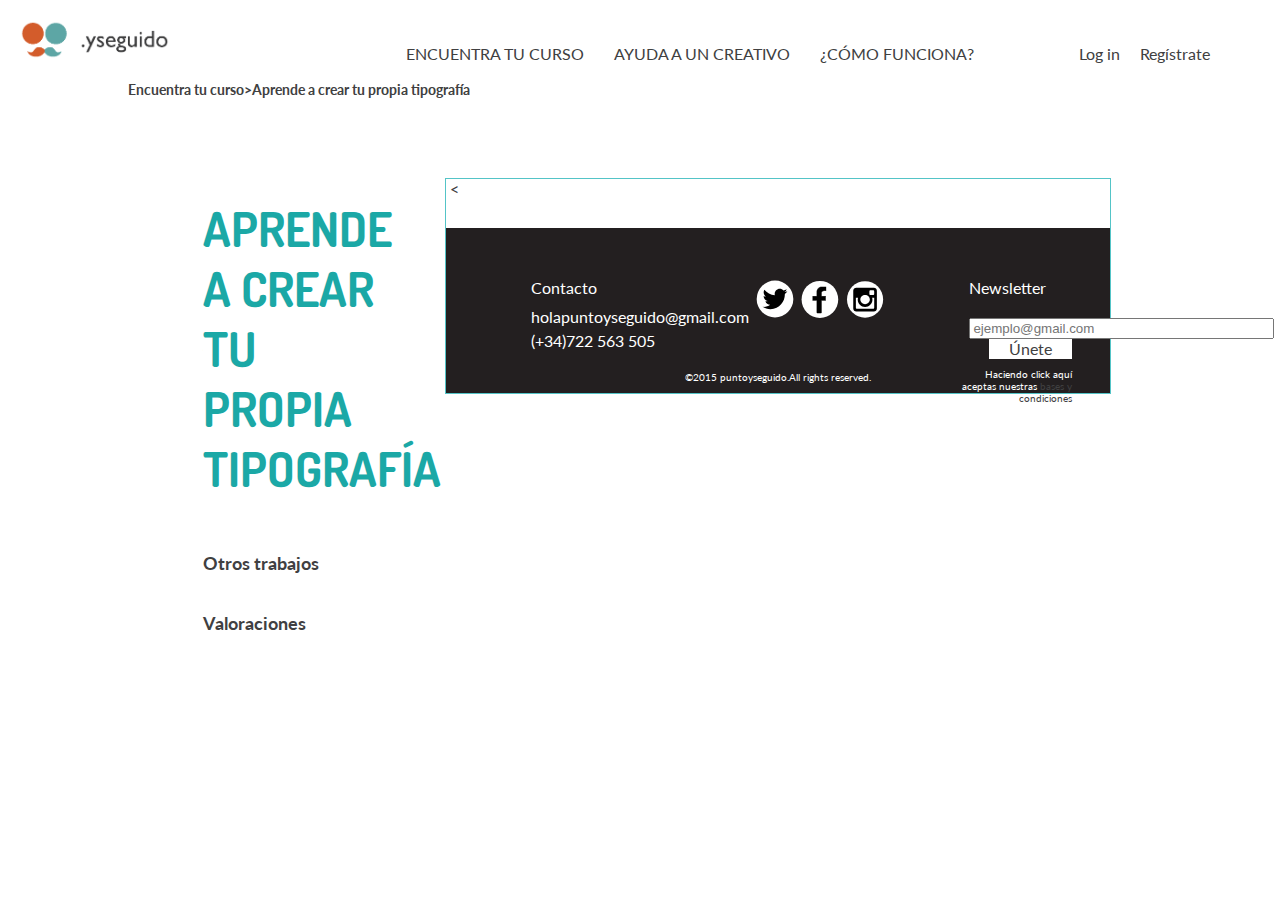
==== anuncioampliado.html @ 3de9c2bf "html puntoyseguido" ====
<!DOCTYPE html>
<html>
<head>
    <meta charset="UTF-8">
    <title>Anuncios de los Profesores</title>
     <link rel="stylesheet" href="css/styles.css">
    <link href='http://fonts.googleapis.com/css?family=Lato:100,300,400,700,900' rel='stylesheet' type='text/css'>
    <link href='http://fonts.googleapis.com/css?family=Dosis:200,300,400,500,600,700,800' rel='stylesheet' type='text/css'>
</head>

<body>
<header>
    <div class="contenedorheader">
        <div id="imglogo">
            <a href="index.html"><img class="logo" src="imagenes/logoytexto.png" alt="Logo"></a>
         </div>
    <div id="menu">
        <div class="menuizquierda">
            <ul>
                <li class="textomenu"><a href="anunciosprofes.html">ENCUENTRA TU CURSO</a></li>
                <li class="textomenu"><a href="anuncios.html">AYUDA A UN CREATIVO</a></li>
                <li class="textomenu"><a href="funciona.html">¿CÓMO FUNCIONA?</a></li>
            </ul>
        </div>
        <div class="menuderecha">
            <ul>
                <li class="login"><a href="#login">Log in</a></li>
                <li class="login"><a href="#registro">Regístrate</a></li>
            </ul>
        </div>
    </div>
    </div>
</header>
    <div id="container">
                <h6>Encuentra tu curso>Aprende a crear tu propia tipografía</h6>
            <div class="cuadradoampliado">
                <div class="parteizquierda">
                    <div class="titulocurso">
                    <h1>Aprende a crear tu propia tipografía</h1>
                     <p></p>
                    </div>
                    <img src="">
                    <div class="trabajos">
                        <img class="iconoval" src="">
                        <h5>Otros trabajos</h5>
                        <div class="contenidotrabajos">
                        <img class="imgtrabajos" src="">
                        </div>
                    </div>
                    <div class="valoraciones">
                        <img class="iconoval" src="">
                        <h5>Valoraciones</h5>
                        <div class="contenidoval">
                            <div class="fotoval">
                            <img src="">
                            </div>
                            <div class="textoval">
                            <p></p>
                            </div>
                            <div class="fotoval">
                            <img src="">
                            </div>
                            <div class="textoval">
                            <p></p>
                            </div>
                        </div>
                    </div>
                </div>
                <div class="partederecha">
                    <div class="topperfil">
                    <div class="fotoval">
                        <img src="">
                    <



                </div>
            </div>
   <article class="article3">
        <div class="pie">
        <section class="miniboxpie"><span>Contacto</span>
            <p class="textoarticle3">holapuntoyseguido@gmail.com</p>
            <p class="textoarticle3">(+34)722 563 505</p>
        </section>
        <section class="miniboxpie">
            <div id="iconos">
            <div class="twitter"><a target="blank" href="https://twitter.com/puntoyseguidoo"><img class="iconopie" src="imagenes/twitter.svg" alt="twitter"></a></div>
            <div class="facebook"><a target="blank" href="https://www.facebook.com/puntoyseguidoo"><img class="iconopie" src="imagenes/facebook.svg" alt="facebook"></a></div>
             <div class="instagram"><a target="blank" href="https://www.instagram.com/puntoyseguidoo"><img class="iconopie" src="imagenes/instagram.svg" alt="instagram"></a></div>
            </div>
        </section>
        <section class="miniboxpie"><span>Newsletter</span>
            <div class="newsletter cf">
            <div class="caja">
                <input type="text" size="35" maxlength="70" placeholder="ejemplo@gmail.com" name="ejemplo"></div>
            <div class="botonunete"><a href="graciasnews.html">Únete</a>
             <p class="derechos">Haciendo click aquí aceptas nuestras <a href="normasnews.html" target="_blank">bases y condiciones</a></p>
             </div>
            </div>
        </section>
    </div>
        <footer>
        <p class="textopie">©2015 puntoyseguido.All rights reserved.</p>
    </footer>

    </article>


</body>
</html>
---- css/styles.css ----
/*----------
GENERAL
----------*/
*,
*:before,
*:after {
  -moz-box-sizing: border-box;
  -webkit-box-sizing: border-box;
  box-sizing: border-box;
}


.cf:before,
.cf:after {
    content: " ";
    display: table;
}

.cf:after {
    clear: both;
}
body {
	 margin: 0;
	 font-family: 'Lato', sans-serif;
	 font-style: normal;
	 font-weight: 400;
	 color: #404041;
}


#container{
    max-width: 1024px;
    margin:0 auto;
    clear: both;
}


h1 {
	 font-size: 48px;
	 font-family: "Dosis";
	 margin: 0px 0px 10px 0px;
	 text-transform: uppercase;
    color:#1BA8A6;
}

h2 {
	font-size: 48px;
    margin: 0px;
    font-weight: 400;

	}

h2.formulario{
    text-align: center;
}

h3 {
	 font-size: 36px;
	 font-family: "Dosis";
	 font-weight: 400;
	 font-style: normal;
}
.quieres{

    color:white;
}

h4 {
	 font-size: 24px;
    margin: 0px;
}

h4.tituloconsejos{

    text-align: center;
}

h5 {
	 font-size: 18px;
	 font-weight: bolder;
     margin: 0px;

}

h6 {
	 font-size: 14px;
     margin: 0px;
}

h6.modificar{
    margin: 10px 10px 10px 0px;
}

h6.modificar a{
    color: #f15c22;
    text-decoration: none;
    text-align: left;
    
}

h6.tamanomaximo {
    font-weight: 200;
    text-align: left;
    margin: 10px 10px 10px 0px;

}
.terminos{

    font-size: 12px;
    
}
.terminos a{

    color:#f15c22;
}

.light {
	font-weight: lighter;
	color:#00A6A5;
   
    margin: 0;
}
.textpopup{

    display: inline-block;
    font-size: 12px;
    text-decoration: underline;
}

p {

	font-size: 16px;
	text-align: left;
	color:#808284;
}
p.categoriasmenu {
    float: left;
    padding-right: 10px;
    line-height: 30px;
    margin: 0px;

}
.categoriasmenu:hover{

    color:#f15c22;
}
.categoriasmenu-2{

    float: none;
    margin: 0px;
   
}
.centrado{

    text-align: center;
}
.infopersona{

    line-height: 0.5;
}
.infoutil{

  

}

.tags {
	font-size: 14px;
	font-weight: lighter;
	font-style: italic;
}


button {
	
	font-size: 18px;
	font-weight: bolder;
    border: none;
    margin: 0 auto;
    width: 240px;
    height: 70px;
    text-align: center;
    padding-top: 10px;
    padding-bottom: 10px;
    border-radius: 8px;
}
button:hover{

    background-color:#404041;
}

button a{
    color:white;
}

button a.ayuda{
    color:#f15c22;
}
p.ayudame{

	font-weight: 400;
    display: inline-block;
    margin-top: 5px;
    width: 30%;

}
p.ayudame a{
        color: white;
    

}
p.textopie{
    text-align: center;
    padding:10px;
    color:white;
    font-size: 10px;
    margin: 0px;
}
p.derechos{
    font-size: 10px;
    clear: both;
    color:white;
    text-align: right;
    width: 110px;
    float: right;
}

p.textoarticle3{
    color:white;
    padding: 0px;
    line-height: 0.5;

}

a{
    text-decoration: none;
}

/*----------
header
---------*/

header{
	padding-top: 10px;
	padding-bottom: 40px;
	padding-right: 60px;
	padding-left: 20px;
}
.contenedorheader{


}
.logo{
    width: 150px;
    float:left;
    padding-top: 10px;
}

#menu{
	text-align: center;
	line-height: 5px;
	float: right;
	padding: 0px;
    width: 72%;
    margin: 0 auto;
}

#menu ul li{
	font-size: 16px;
	list-style: none;
	float: left;
	padding-top: 25px;
	padding-bottom: 25px;
}

.menuizquierda {
	width: 650px;
    float: left;
   
}

.menuderecha {
    float: right;
    margin: 0 auto;
}

li.textomenu a{
    color: #404041;
    width: 260px;
    text-align: center;
    padding-left: 10px;
    padding-right: 20px;
    padding-top: 30px;
    padding-bottom: 30px;
  
}
li.textomenu a:hover{
    color:#f15c22;
}

li.login a{
    color: #404041;
    width: 70px;
    text-align: center;
    padding-left: 10px;
    padding-right: 10px;
    padding-top: 30px;
    padding-bottom: 30px;
}


li.publicaranuncios {
    background-color: white;
    border: 3px solid #f15c22;
    width: 180px;
    color:#f15c22;
    text-align: center;
    padding-left: 0px;
    padding-right: 0px;
    padding-top: 10px;
    padding-bottom: 10px;
    margin-left: 7px;
    border-radius: 8px;
}
li.publicaranuncios:hover{
    background-color: #404041;
}

/*---------
popup login-registro
---------*/

.masc{
	font-family:"Lato", sans-serif;
    position: absolute;
    	top: 0;
    	right: 0;
    	left: 0;
    	bottom: 0;
    z-index:99999;
    opacity: 0;
    -webkit-transition:opacity 400ms ease-in;
    -moz-transition:opacity 400ms ease-in;
    transition:opacity 400ms ease-in;
    pointer-events:none;
}
.masc::before {
	background:rgba(0,0,0,0.8);
    content: '';
    display: block;
    position: fixed;
        top: 0;
        bottom: 0;
        left: 0;
        right: 0;
}

.masc:target{
	opacity:1;
	pointer-events:auto;

}
.todopopup{

	height: 500px;
	position: absolute;
	margin: 0 auto;
	width: 100%;
	background-image: url(../imagenes/ninologin.png) ;
	background-position: top center;
	background-repeat: no-repeat;

}

.todopopup-todopopup2{

    background-image: none;
}

.popupbox{
	width:350px;
	position:relative;
	padding:5px 20px 13px 20px;
	background:white;
	border-radius:5px;
	top: 30px;
	transition:all 500ms ease-in;
	border: 5px solid #54c4c7;



}
.popupbox3{

	top: 60px;
    width: 50%;

}
.formulario{

	margin-top: 20px;

}

.popupinput{

	width: 290px;
	height: 30px;

}
.subform{

	padding-top: 20px;
	padding-bottom: 40px;
    margin: 0 auto;
    width: 50%;
}


.movedown{
	margin:0 auto;
}
.masc:target .movedown{
	margin:15% auto;

}
.masc:target .movedown2{
	margin:8% auto;

}
.close{
	background: #f15c22;
	color:#FFF;
	line-height:25px;
	position:absolute;
	right:1px;
	text-align:center;
	top:1px;
	width:24px;
	text-decoration:none;
	font-weight:bold;
	border-radius:3px;
}

.close:hover{
	background:#333333;
}
.linkfacebook{
width: 100%;

}
.imgfacebook{

    padding-bottom: 20px;
    border-bottom: 1px solid #404041;
}

/*-----
popup publicar

-----*/

.popupbox2 {
    width: 85%;
    border-radius: 20px;
    margin-bottom: 100px;


}

.masc:target .movedown3{
	margin:0% auto;

}
.contenidopublicar{
    width: 100%;
    margin-top: 40px;
   


}
.cajainstrucciones {
    width: 40%;
    float: left;
    margin-left: 60px;



}
.cajainstrucciones-cajainstrucciones2{

width: 100%;
float: none;
margin: 0 auto;

}
.imgproceso{
    margin: 0 auto;
   
}
.proceso{
    width: 80%;
    width: 100%;

   
}
.cajaformulario{
    padding-left: 10px;
    clear: both;
    margin-top: 20px;
}

.cajaconsejos {
    float: left;
    width: 50%;
    margin-left: 40px;

}

.consejos {
    background-color: #E6E6E5;
    text-align: left;
    width: 400px;
    opacity: 0.7;
    margin: 0 auto;
    padding-top: 10px;
}
.consejo{

    margin-top: 50px;
}

.botonconsejos {
    background-color: black;
    width: 30px;
    height: 30px;
    border-radius: 60px;
    color: white;
    text-align: center;
    float: left;
    margin-left: 30px;
    margin-right: 10px;

}


#botonanuncios{

    background-color: #f15c22;
    width: 200px;
    padding-left: 15px;
    padding-right: 15px;
    padding-top: 5px;
    padding-bottom: 5px;
    margin: 0 auto;
    margin-bottom: 30px;
    border-radius: 8px;
    clear: both;
}
#botonanuncios:hover{
    background-color:#404041;
}

.todosanuncios_popup {
    float:left;
    width: 75%;
    margin-top: 70px;
    background-color: white;
    border-radius: 20px;
    border:4px solid #54c4c7;
    margin-bottom: 100px;
}

.estiloinputs {
    height: 20px;
    width: 250px;
}
.botonpopup{

    padding-top: 40px;
    padding-bottom: 5px;
    

}


form {
    padding-left: 0px;
    margin: 0px;
}
/*-----------
popup contactar
----------*/
.boxdias{

    border: 2px solid #1BA8A6;
    clear: both;
    margin-bottom: 10px;
}
.miniboxdias{

    background-color: #404041;
    opacity: 0.5;
    position: relative;
}

.miniboxdias2{

    background-color: #808284;
     opacity: 0.5;
     position: relative;
}
.diassemana{

    float: left;
    width: 30%;
}
.totalpartesdia{

    float: left;
    width: 30%;
}

.cuadrocheck1{

    position: absolute;
    left: 120px;
}

.cuadrocheck2{

    position: absolute;
    left: 70px;
}

/*-----------

HOME
-------------*/

.imgtop{
	margin: 0 auto;
	margin-top: 50px;
	


}
/*.fondoimgtop{
	background-image: url("../imagenes/fondohome_02.png") repeat-x;
	border: 1px solid black;
	width: 100%;
}*/
.fondoimgtop{
	position: relative;
}
.contenidotop{
	margin: 0 auto;
	width: 100%;
	top:200px;
	position:absolute;

}

.textotop {
	text-align: center;
	padding-bottom: 90px;
	width: 50%;
	margin: 0 auto;


}

h1.titulo{
	font-family: "BebasNeue";
	font-size: 100px;
	line-height: 1;
	color: white;
	margin: 0px;
	padding: 0px;
}

h2.titulo_titulo {
	font-family: "BebasNeue";
	font-size: 90px;
	line-height: 1;
	color: white;
	margin-top: -15px;
	padding: 0px;
}

h2.titulo2 {
	font-family: "Lato";
	font-size: 35px;
	font-weight: 400;
	color: white;
	margin-top: -85px;
	padding: 0px;
}

p.subtitulo{
	margin-top: 0px;
	color: #404041;
	width: 50%;
	margin: 0 auto;
	color: white;
	padding: 0px;
	margin-top: -10px;
}

.box2{


	clear: both;
}
h2.encontraras{

	color:#f15c22;
}
p.subtituloencontrar{

	padding-left: 450px;
	padding-right: 450px;
	font-size:16px;
}


.botonanuncios{

	background-color: #f15c22;
	width: 200px;
	text-align: center;
	padding-left: 20px;
	padding-right: 20px;
	padding-top: 10px;
	padding-bottom: 10px;
	margin: 0 auto;
	border-radius: 8px;


}
.botonanuncios:hover{
	background-color:#404041;

}

.botonanuncios-2{

	margin-top: 30px;
}

p.textoveranuncios{
	color:white;
	font-size: 18px;
	padding: 0px;

}

section.minibox{
	width: 400px;
	float:left;
	padding: 10px;
	margin-top: 20px;
	margin-bottom: 100px;
}
#img2{

	text-align: center;
}
.article2{
	margin-top: 100px;

}
.info{
	margin: 0 auto;
	width: 1300px;
}

/*-----------
ENCUENTRA TU CURSO
---------*/
.totalimgcurso{

    margin:0 auto;
    position: relative;
    height: 250px;
   
}
.munecobusqueda2 {
    position: absolute;
    left:-130px;
    top:93px;

}

.boton2{

   float: left;
    margin-top:80px;
   
}
.imgcurso{

    width: 100%;
    margin: 0;
    padding: 0;
    position: absolute;
    right: 0;
    left: 0;
    z-index: 1000;
}
.imgcurso:hover{

    z-index: 0;
}
.textocurso{

    position: absolute;
    right: 0;
    top: 0;
    z-index: 0;
    background-color: white;

}

.contenidocurso{

    margin: 7px;
}

.subcontenido{

    margin-top: 10px;
}
.botonmailmedio {
    position: absolute;
    background-color: #f15c22;
    width: 110px;
    height: 52px;
    border: 10px solid white;
    border-radius: 15px;
    left:0;
    margin:0 auto;
    right:0;
    bottom: -27px;
}

.botonmailmedio:hover{

    background-color:#404041;
}
.mailcursos{
    width: 40px;
    left: 24px;
    top:-4px;
    position: absolute;
   
}




/*----------

AYUDA A UN CREATIVO
-----------*/

@media all and (max-width:1000px){

    .anuncio1,
    .anuncio2,
    .anuncio3{

        width:30%;
    
        
    }
    .anuncio4{
        width: 100%;
    }
}
@media all and (max-width:700px){

    .anuncio1,
    .anuncio2{

        
        width:50%;
    
        
    }
    .anuncio3,
    .anuncio4{

        width: 100%;
    }
    

}

@media all and (max-width:500px){

    .anuncio1,
    .anuncio2,
    .anuncio3,
    .anuncio4{

        width:100%;
        float:none;
    }
}


.tituloencabezado {
    clear: both;
    width: 100%;
    padding-bottom: 10px;
    border-bottom: 1px solid #404041;
     

}
.contenidotitulo{
    position: relative;
    float: left;
     width: 40%;
     padding-top: 80px;
     margin-left: 400px;

     

}
.munecobusqueda {
    position: absolute;
    left:480px;
    top:93px;

}
.publicaranuncios{
    background-color:#f15c22;
    color:white;

}
.publicaranuncios-3{
    background-color:#f15c22;
    color:white;
    width: 100%;


}
.botonquieres{

    width: 90%;
}
.fondoanuncio{

    background-color: #1BA8A6;
}
.filtros {
    float: left;
    width: 17%;
    margin-top: 40px;
    clear: both;
    

}
.categorias{

    margin-top:50px;
}
.listacategorias{

    margin-top: 20px;
}
.iconoscat {
  
    
}
img.icononaranja{
    float:left;
    width: 10%;
    margin-top: 4px; 
    margin-right: 7px;
}


.programas{

    margin-top: 30px;
}
.cuadroprogram{

    margin-top: 20px;
    width: 60%;
}

.disponibilidad{

    margin-top: 30px;
}

.metodo{

    margin-top: 30px;
}
.checkbox{

    padding: 0px;
    margin-top: 20px;

}

.todosanuncios {
    float:left;
    width: 73%;
    margin-top: 40px;
    margin-bottom: 100px;
    margin-left: 100px;
}

.anuncioshorizontal {
    width: 100%;
    margin-bottom: 50px;
   float: left;
    

}

.anuncio {
    width: 29%;
    border: 1px solid #404041;
    float: left;
    margin-right: 20px;
    position: relative;


}

.foto{

    margin: 0 auto;
    width: 30%;
    padding-top: 20px;


}
.fotoalumno {
    width: 100%;
}

.textocuadrado {
    padding: 20px 20px 20px 20px;
    text-align: center;
    
}
.masinfo{

    width: 100%;
    padding-bottom: 60px;
    margin-left: 10px;
}

.iconoizquierda{

    float: left;
    width: 40%; 
}

.iconoderecha{

    float: left;
    width: 40%;
    margin-left: 20px;
   

}
.icono {
    float: left;
    width: 20%;
    
}
.icono2{
    float: left;
    

}
.social{

    
    width: 50%;
    float: left;
    
}
.textoicono{

    float: left;
    width:50%;
  



}
.textoicono2{
    width: 50%;
    float: left;

}

.botonayuda {
    background-color: #f15c22;
    border: 10px solid white;
    border-radius: 15px;
    margin-top: 36px;
    position: absolute;
    width: 65%;
    height: 13%;
    left:0;
    margin:36px auto;
    right:0;
    
}
.botonayuda:hover{

    background-color:#404041;
}
.iconomail {
    display: inline-block;
    margin-left: 5px;
    width: 25%;
    
}
.imgiconomail{

    width: 100%;
   

}

/*----------
PERFIL
----------*/

.parteizquierda {
    float: left;
    width: 20%;
    margin-left: 75px;
    margin-top: 100px;
}

.fotoperfil {
  width: 100%;

}
.imgperfil{

    width: 60%;
}

.totalinformacionpersona{

 margin-top: 40px;
}
.infoperfil {

    padding: 0px;

 
}
.botonesperfil{

    margin-top: 40px;
    margin-bottom: 40px;
}
.publicaranuncios2 {
    background-color: white;
    color: #f15c22;
    border: 2px solid #f15c22;
}


.partederecha {
    float: right;
    width: 65%;
    background-color: white;
    border: 1px solid #54c4c7;
    margin-top: 80px;
    margin-right: 4%;
    margin-bottom: 50px;
}
.menuinterior {
    width: 100%;
    text-align: left;
    line-height: 5px;
    float: right;
    padding: 0px;
    background-color: #54c4c7;
}

.menuinterior ul {
    font-size: 16px;
    list-style: none;
    float: left;
    padding: 0px;
    margin-top: 0px;
    margin-left: 0px;
    margin-bottom: 0px;
}

li.pestanyas {
    display: inline-block;
    margin-right: 0px;
    background-color: #54c4c7;
    color: white;
    padding-top: 20px;
    padding-bottom: 20px;
    padding-left: 15px;
    padding-right: 15px;
    text-decoration: none;
}

.pestanyas a{
    color:white;
}

li.pestanyas:hover {
    background-color: white;
    text-decoration: none;
}
.contenidoperfil{

    margin-left: 50px;
    margin-top:70px;
    width: 100%;
}
.iconosperfil{

    float: left;
    margin-right: 10px;
    clear: both;
    
}
.contenido{
    width: 80%;
    float: left;

}
.redeshorizontal {
    
}
.iconored{

 
    float: left;
}
.url{
    float: left;
}
.redesizquierda {
    display: inline-block;
    width: 30%;
}

.redesderecha {
    display: inline-block;
    margin-left: 200px;
    width: 30%;

}
.galeria{

    margin-top: 20px;

}
.fotostrabajos{
   
    margin-bottom: 80px;
    margin-top:20px;
}

.fotoizquierda {
    float: left;
    width: 30%;
}

.fotomedio {
    float: left;
    width: 30%;
    margin-left: 10px;
}

.fotoderecha{
    float: left;
    width: 30%;
    margin-left: 10px;
}
.fotogaleriaperfil{

width: 90%;

}
/*---------
pie
---------*/

.article3 {

    background-color: #231F20;
    clear: both;
    margin-top: 30px;
    padding: 0px;
}
.pie{

    margin: 0 auto;
    width: 100%;
}
section.miniboxpie{

    width: 33%;
    float: left;
    padding-left: 85px;
    padding-top:50px;
    margin: 0 auto;

}


span{

    color:white;
    text-align: left;

}

#iconos{
    width: 200px;
    margin:0 auto;

}
.iconopie{

    width: 40px;
    margin-left: 5px;

}
.twitter{
    float:left;
}
.facebook{
    float:left;
}
.newsletter{
    width:100%;
    margin: 0 auto;
    padding-top: 20px;
   

}

.caja{
    float: left;
    width: 180px;
  
}
.botonunete{

    background-color: white;
    width: 83px;
    height: 20px;
    float: left;
    text-align: center;
    margin-left: 20px;
}

.botonunete a{
    color: #404041;
}
.botonunete:hover{
    background-color:#f15c22;

}
footer{
    background-color:#231F20;
    clear: both;
}
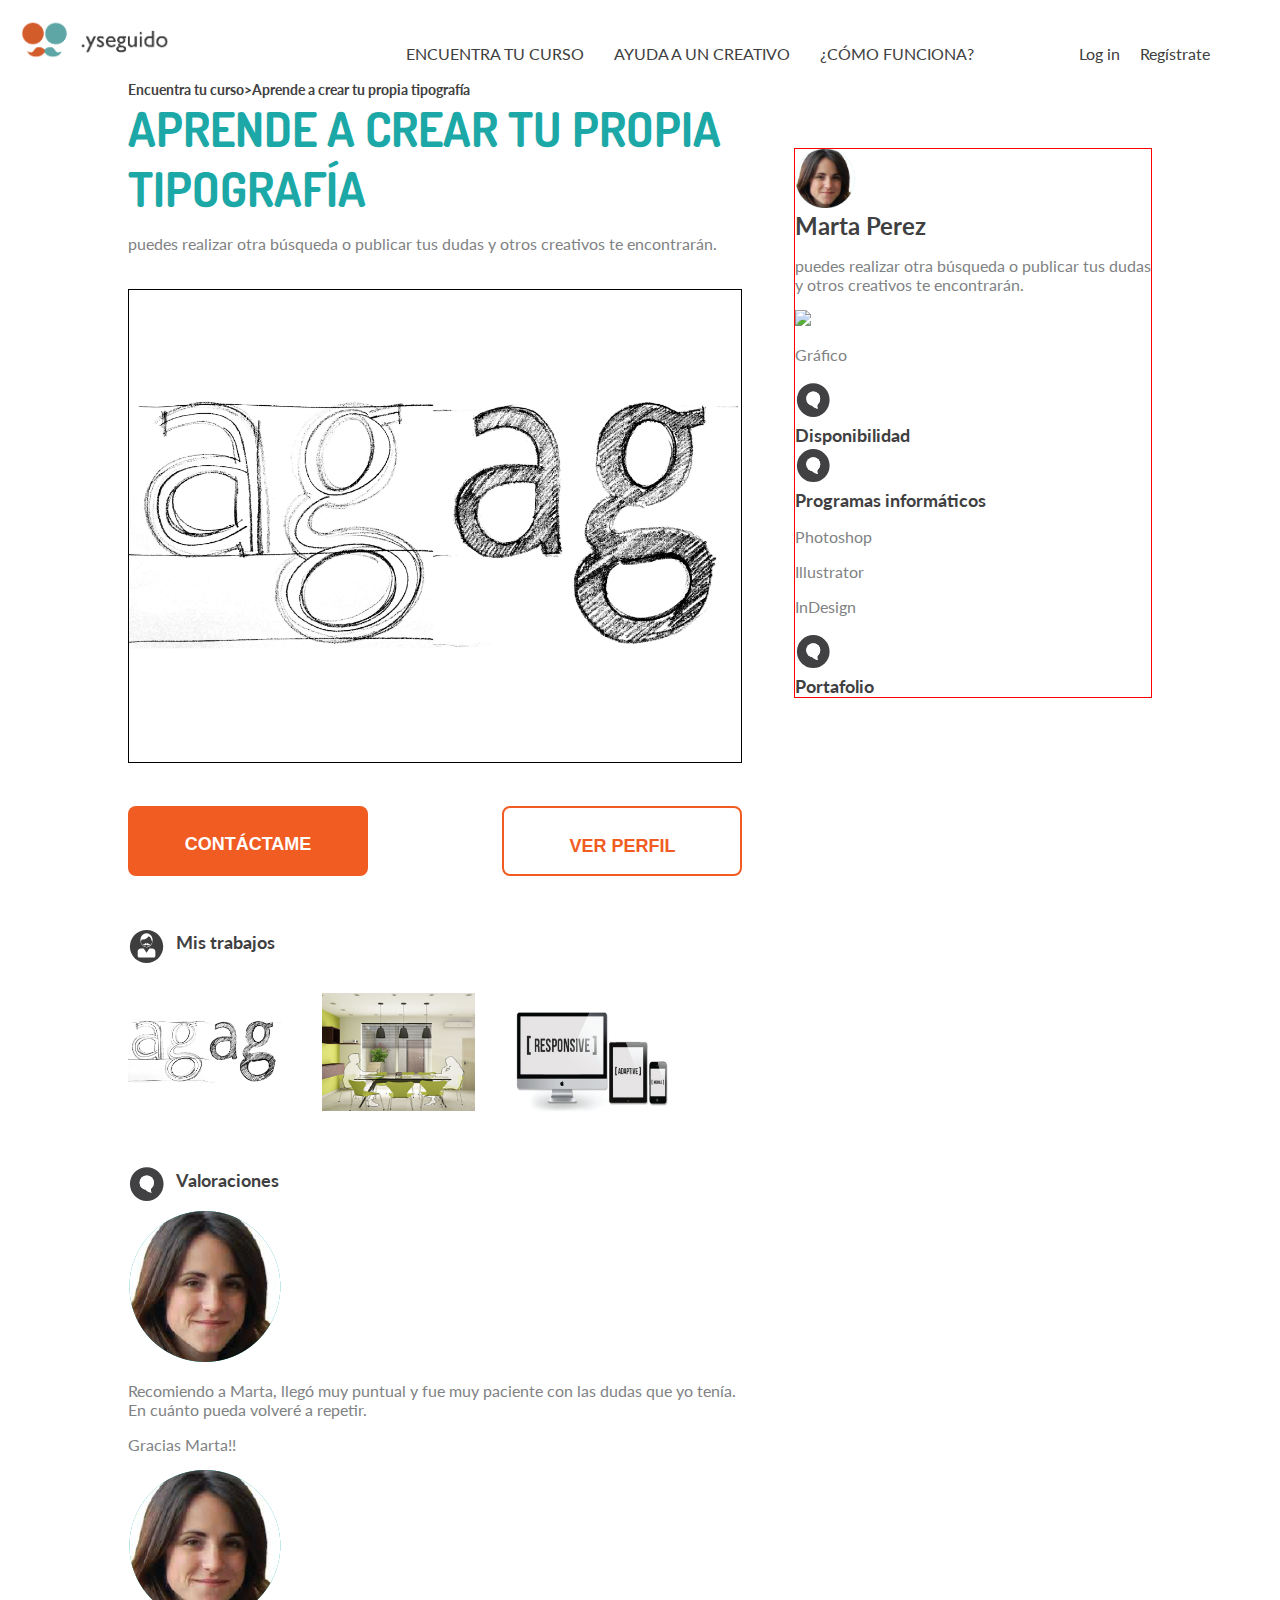
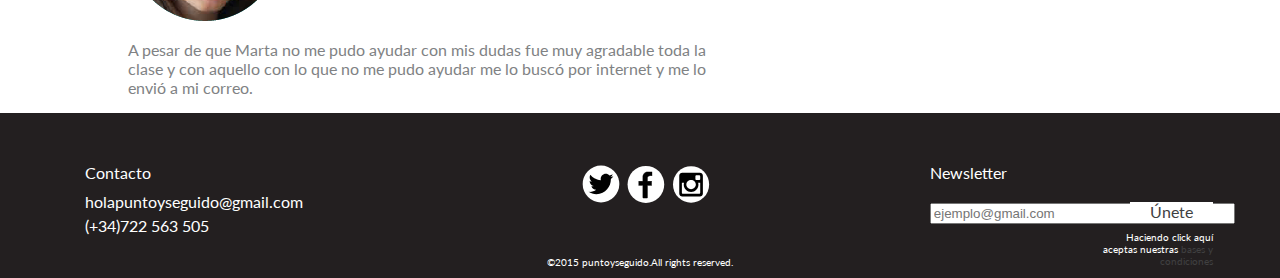
==== commit cfa03785: "actualizacion de todos los archivos que habia en el dropbox al repositorio" ====
--- a/anuncioampliado.html
+++ b/anuncioampliado.html
@@ -3,105 +3,158 @@
 <head>
     <meta charset="UTF-8">
     <title>Anuncios de los Profesores</title>
-     <link rel="stylesheet" href="css/styles.css">
+    <link rel="stylesheet" href="css/styles.css">
+    <link rel="stylesheet" href="css/anuncioampliado.css">
     <link href='http://fonts.googleapis.com/css?family=Lato:100,300,400,700,900' rel='stylesheet' type='text/css'>
     <link href='http://fonts.googleapis.com/css?family=Dosis:200,300,400,500,600,700,800' rel='stylesheet' type='text/css'>
 </head>
 
 <body>
-<header>
-    <div class="contenedorheader">
-        <div id="imglogo">
-            <a href="index.html"><img class="logo" src="imagenes/logoytexto.png" alt="Logo"></a>
-         </div>
-    <div id="menu">
-        <div class="menuizquierda">
-            <ul>
-                <li class="textomenu"><a href="anunciosprofes.html">ENCUENTRA TU CURSO</a></li>
-                <li class="textomenu"><a href="anuncios.html">AYUDA A UN CREATIVO</a></li>
-                <li class="textomenu"><a href="funciona.html">¿CÓMO FUNCIONA?</a></li>
-            </ul>
+    <header>
+        <div class="contenedorheader">
+            <div id="imglogo">
+                <a href="index.html"><img class="logo" src="imagenes/logoytexto.png" alt="Logo"></a>
+            </div>
+            <div id="menu">
+                <div class="menuizquierda">
+                    <ul>
+                        <li class="textomenu"><a href="anunciosprofes.html">ENCUENTRA TU CURSO</a></li>
+                        <li class="textomenu"><a href="anuncios.html">AYUDA A UN CREATIVO</a></li>
+                        <li class="textomenu"><a href="funciona.html">¿CÓMO FUNCIONA?</a></li>
+                    </ul>
+                </div>
+                <div class="menuderecha">
+                    <ul>
+                        <li class="login"><a href="#login">Log in</a></li>
+                        <li class="login"><a href="#registro">Regístrate</a></li>
+                    </ul>
+                </div>
+            </div>
         </div>
-        <div class="menuderecha">
-            <ul>
-                <li class="login"><a href="#login">Log in</a></li>
-                <li class="login"><a href="#registro">Regístrate</a></li>
-            </ul>
-        </div>
-    </div>
-    </div>
-</header>
+    </header>
     <div id="container">
-                <h6>Encuentra tu curso>Aprende a crear tu propia tipografía</h6>
-            <div class="cuadradoampliado">
-                <div class="parteizquierda">
-                    <div class="titulocurso">
-                    <h1>Aprende a crear tu propia tipografía</h1>
-                     <p></p>
+        <h6>Encuentra tu curso>Aprende a crear tu propia tipografía</h6>
+        <div class="cuadradoampliado">
+            <div class="parte-a-izquierda">
+                <div class="titulocurso">
+                    <h1 class="titulo-ampliar-curso">Aprende a crear tu propia tipografía</h1>
+                    <p>puedes realizar otra búsqueda o publicar tus dudas y otros creativos te encontrarán.</p>
+                </div>
+                <img src="imagenes/tipos.png" class="imagen-curso">
+                <div class="botones-perfil">
+                    <button class="publicaranuncios button-izquierda">
+                        <a href="anuncios.html" style="text-decoration:none"><p class="textoveranuncios">CONTÁCTAME</p></a>
+                    </button>
+                    <div class="boton">
+                        <button class="publicaranuncios2 button-derecha">
+                            <a class="ayuda" href="anuncios.html" style="text-decoration:none"><p class="textoveranuncios2">VER PERFIL</p></a>
+                        </button>
                     </div>
-                    <img src="">
-                    <div class="trabajos">
-                        <img class="iconoval" src="">
-                        <h5>Otros trabajos</h5>
-                        <div class="contenidotrabajos">
-                        <img class="imgtrabajos" src="">
+                </div>
+                <div class="trabajos">
+                    <div class="titulos-apartados">
+                        <img class="iconoval" src="imagenes/iconoperfil.svg">
+                        <h5 class="titulo-apartado">Mis trabajos</h5>
+                    </div>
+                    <div class="contenidotrabajos">
+                        <img class="imgtrabajos" src="imagenes/tipos.png">
+                    </div>
+                    <div class="contenidotrabajos">
+                        <img class="imgtrabajos" src="imagenes/sketch_up.png">
+                    </div>
+                    <div class="contenidotrabajos">
+                        <img class="imgtrabajos" src="imagenes/responsive.png">
+                    </div>
+                </div>
+                <div class="valoraciones">
+                    <div class="titulos-apartados">
+                        <img class="iconoval" src="imagenes/iconovaloraciones.svg">
+                        <h5 class="titulo-apartado">Valoraciones</h5>
+                    </div>
+                    <div>
+                        <div class="">
+                            <img src="imagenes/fotoperfil.png">
+                        </div>
+                        <div class="">
+                            <p>Recomiendo a Marta, llegó muy puntual y fue muy paciente con las dudas que yo tenía. En cuánto pueda volveré a repetir.</p>
+                            <p>Gracias Marta!!</p>
                         </div>
                     </div>
-                    <div class="valoraciones">
-                        <img class="iconoval" src="">
-                        <h5>Valoraciones</h5>
-                        <div class="contenidoval">
-                            <div class="fotoval">
-                            <img src="">
-                            </div>
-                            <div class="textoval">
-                            <p></p>
-                            </div>
-                            <div class="fotoval">
-                            <img src="">
-                            </div>
-                            <div class="textoval">
-                            <p></p>
-                            </div>
+                    <div>
+                        <div class="">
+                            <img src="imagenes/fotoperfil.png">
+                        </div>
+                        <div class="">
+                            <p>A pesar de que Marta no me pudo ayudar con mis dudas fue muy agradable toda la clase y con aquello con lo que no me pudo ayudar me lo buscó por internet y me lo envió a mi correo.</p>
                         </div>
                     </div>
                 </div>
-                <div class="partederecha">
-                    <div class="topperfil">
-                    <div class="fotoval">
-                        <img src="">
-                    <
-
-
-
+            </div>
+            <div class="parte-a-derecha">
+                <div class="topperfil">
+                    <div class="">
+                        <img class="fotoval" src="imagenes/fotoperfil.png">
+                    </div>
+                    <div class="">
+                        <h4>Marta Perez</h4>
+                        <p>puedes realizar otra búsqueda o publicar tus dudas y otros creativos te encontrarán.</p>
+                        <div>
+                            <img src="imagenes/">
+                            <p>Gráfico</p>
+                        </div>
+                    </div>
+                    <div>
+                        <img class="icono-disp" src="imagenes/iconovaloraciones.svg">
+                        <h5>Disponibilidad</h5>
+                        <div class="contenidodisp">
+                        </div>
+                    </div>
+                    <div>
+                        <img class="icono-programas-inf" src="imagenes/iconovaloraciones.svg">
+                        <h5>Programas informáticos</h5>
+                        <div class="contenidodisp">
+                            <p>Photoshop</p>
+                            <p>Illustrator</p>
+                            <p>InDesign</p>
+                        </div>
+                    </div>
+                    <div>
+                        <img class="icono-portafolio" src="imagenes/iconovaloraciones.svg">
+                        <h5>Portafolio</h5>
+                        <div class="contenidodisp">
+                        </div>
+                    </div>
                 </div>
             </div>
-   <article class="article3">
+        </div>
+    </div>
+
+    <article class="article3">
         <div class="pie">
-        <section class="miniboxpie"><span>Contacto</span>
-            <p class="textoarticle3">holapuntoyseguido@gmail.com</p>
-            <p class="textoarticle3">(+34)722 563 505</p>
-        </section>
-        <section class="miniboxpie">
-            <div id="iconos">
-            <div class="twitter"><a target="blank" href="https://twitter.com/puntoyseguidoo"><img class="iconopie" src="imagenes/twitter.svg" alt="twitter"></a></div>
-            <div class="facebook"><a target="blank" href="https://www.facebook.com/puntoyseguidoo"><img class="iconopie" src="imagenes/facebook.svg" alt="facebook"></a></div>
-             <div class="instagram"><a target="blank" href="https://www.instagram.com/puntoyseguidoo"><img class="iconopie" src="imagenes/instagram.svg" alt="instagram"></a></div>
-            </div>
-        </section>
-        <section class="miniboxpie"><span>Newsletter</span>
-            <div class="newsletter cf">
-            <div class="caja">
-                <input type="text" size="35" maxlength="70" placeholder="ejemplo@gmail.com" name="ejemplo"></div>
-            <div class="botonunete"><a href="graciasnews.html">Únete</a>
-             <p class="derechos">Haciendo click aquí aceptas nuestras <a href="normasnews.html" target="_blank">bases y condiciones</a></p>
-             </div>
-            </div>
-        </section>
-    </div>
-        <footer>
-        <p class="textopie">©2015 puntoyseguido.All rights reserved.</p>
-    </footer>
+            <section class="miniboxpie"><span>Contacto</span>
+                <p class="textoarticle3">holapuntoyseguido@gmail.com</p>
+                <p class="textoarticle3">(+34)722 563 505</p>
+            </section>
+            <section class="miniboxpie">
+                <div id="iconos">
+                    <div class="twitter"><a target="blank" href="https://twitter.com/puntoyseguidoo"><img class="iconopie" src="imagenes/twitter.svg" alt="twitter"></a></div>
+                    <div class="facebook"><a target="blank" href="https://www.facebook.com/puntoyseguidoo"><img class="iconopie" src="imagenes/facebook.svg" alt="facebook"></a></div>
+                    <div class="instagram"><a target="blank" href="https://www.instagram.com/puntoyseguidoo"><img class="iconopie" src="imagenes/instagram.svg" alt="instagram"></a></div>
+                </div>
+            </section>
+            <section class="miniboxpie"><span>Newsletter</span>
+                <div class="newsletter cf">
+                    <div class="caja">
+                        <input type="text" size="35" maxlength="70" placeholder="ejemplo@gmail.com" name="ejemplo"></div>
+                        <div class="botonunete"><a href="graciasnews.html">Únete</a>
+                         <p class="derechos">Haciendo click aquí aceptas nuestras <a href="normasnews.html" target="_blank">bases y condiciones</a></p>
+                     </div>
+                 </div>
+             </section>
+         </div>
+         <footer>
+            <p class="textopie">©2015 puntoyseguido.All rights reserved.</p>
+        </footer>
 
     </article>
 
--- a/css/styles.css
+++ b/css/styles.css
@@ -40,17 +40,29 @@
 	 font-family: "Dosis";
 	 margin: 0px 0px 10px 0px;
 	 text-transform: uppercase;
-    color:#1BA8A6;
+     color:#1BA8A6;
+}
+
+h1.titulo-seccion-home {
+    color: white;
 }
 
 h2 {
 	font-size: 48px;
     margin: 0px;
     font-weight: 400;
-
 	}
 
 h2.formulario{
+    text-align: center;
+}
+
+h2.encontraras{
+    color:#f15c22;
+    text-align: center;
+}
+
+h2.titulo-funcionamiento {
     text-align: center;
 }
 
@@ -60,19 +72,22 @@
 	 font-weight: 400;
 	 font-style: normal;
 }
-.quieres{
-
+
+.quieres {
     color:white;
 }
 
 h4 {
-	 font-size: 24px;
+	font-size: 24px;
     margin: 0px;
 }
 
-h4.tituloconsejos{
-
+h4.tituloconsejos {
     text-align: center;
+}
+
+h4.subtitulo-home {
+    color: white;
 }
 
 h5 {
@@ -95,7 +110,7 @@
     color: #f15c22;
     text-decoration: none;
     text-align: left;
-    
+
 }
 
 h6.tamanomaximo {
@@ -107,7 +122,7 @@
 .terminos{
 
     font-size: 12px;
-    
+
 }
 .terminos a{
 
@@ -117,7 +132,7 @@
 .light {
 	font-weight: lighter;
 	color:#00A6A5;
-   
+
     margin: 0;
 }
 .textpopup{
@@ -128,28 +143,31 @@
 }
 
 p {
-
 	font-size: 16px;
 	text-align: left;
 	color:#808284;
 }
+
+p.texto-encontraras {
+    text-align: center;
+}
+
 p.categoriasmenu {
     float: left;
     padding-right: 10px;
     line-height: 30px;
     margin: 0px;
-
-}
-.categoriasmenu:hover{
-
+}
+
+.categoriasmenu:hover {
     color:#f15c22;
 }
+
 .categoriasmenu-2{
-
     float: none;
     margin: 0px;
-   
-}
+}
+
 .centrado{
 
     text-align: center;
@@ -160,7 +178,7 @@
 }
 .infoutil{
 
-  
+
 
 }
 
@@ -172,7 +190,7 @@
 
 
 button {
-	
+
 	font-size: 18px;
 	font-weight: bolder;
     border: none;
@@ -196,6 +214,7 @@
 button a.ayuda{
     color:#f15c22;
 }
+
 p.ayudame{
 
 	font-weight: 400;
@@ -206,7 +225,7 @@
 }
 p.ayudame a{
         color: white;
-    
+
 
 }
 p.textopie{
@@ -276,7 +295,7 @@
 .menuizquierda {
 	width: 650px;
     float: left;
-   
+
 }
 
 .menuderecha {
@@ -292,7 +311,7 @@
     padding-right: 20px;
     padding-top: 30px;
     padding-bottom: 30px;
-  
+
 }
 li.textomenu a:hover{
     color:#f15c22;
@@ -475,7 +494,7 @@
 .contenidopublicar{
     width: 100%;
     margin-top: 40px;
-   
+
 
 
 }
@@ -496,13 +515,13 @@
 }
 .imgproceso{
     margin: 0 auto;
-   
+
 }
 .proceso{
     width: 80%;
     width: 100%;
 
-   
+
 }
 .cajaformulario{
     padding-left: 10px;
@@ -579,7 +598,7 @@
 
     padding-top: 40px;
     padding-bottom: 5px;
-    
+
 
 }
 
@@ -638,39 +657,45 @@
 HOME
 -------------*/
 
-.imgtop{
+.imgtop {
 	margin: 0 auto;
 	margin-top: 50px;
-	
-
-
-}
+}
+
 /*.fondoimgtop{
 	background-image: url("../imagenes/fondohome_02.png") repeat-x;
 	border: 1px solid black;
 	width: 100%;
 }*/
-.fondoimgtop{
+
+.fondoimgtop {
 	position: relative;
 }
-.contenidotop{
+
+.contenidotop {
 	margin: 0 auto;
 	width: 100%;
-	top:200px;
+	top:100px;
 	position:absolute;
-
-}
-
-.textotop {
+}
+
+.textotop-1 {
 	text-align: center;
 	padding-bottom: 90px;
 	width: 50%;
 	margin: 0 auto;
-
-
-}
-
-h1.titulo{
+    float: left;
+}
+
+.textotop-2 {
+    text-align: center;
+    padding-bottom: 90px;
+    width: 50%;
+    margin: 0 auto;
+    float: right;
+}
+
+h1.titulo {
 	font-family: "BebasNeue";
 	font-size: 100px;
 	line-height: 1;
@@ -697,7 +722,7 @@
 	padding: 0px;
 }
 
-p.subtitulo{
+p.subtitulo {
 	margin-top: 0px;
 	color: #404041;
 	width: 50%;
@@ -707,25 +732,17 @@
 	margin-top: -10px;
 }
 
-.box2{
-
-
+.box2 {
 	clear: both;
 }
-h2.encontraras{
-
-	color:#f15c22;
-}
-p.subtituloencontrar{
-
+
+p.subtituloencontrar {
 	padding-left: 450px;
 	padding-right: 450px;
 	font-size:16px;
 }
 
-
-.botonanuncios{
-
+.botonanuncios {
 	background-color: #f15c22;
 	width: 200px;
 	text-align: center;
@@ -735,44 +752,42 @@
 	padding-bottom: 10px;
 	margin: 0 auto;
 	border-radius: 8px;
-
-
-}
-.botonanuncios:hover{
+}
+
+.botonanuncios:hover {
 	background-color:#404041;
-
-}
-
-.botonanuncios-2{
-
+}
+
+.botonanuncios-2 {
 	margin-top: 30px;
 }
 
-p.textoveranuncios{
+p.textoveranuncios {
 	color:white;
 	font-size: 18px;
 	padding: 0px;
-
-}
-
-section.minibox{
-	width: 400px;
+}
+
+section.minibox {
+	width: 390px;
 	float:left;
 	padding: 10px;
 	margin-top: 20px;
 	margin-bottom: 100px;
 }
-#img2{
-
+
+#img2 {
 	text-align: center;
 }
-.article2{
+
+.article2 {
 	margin-top: 100px;
-
-}
-.info{
+    width: 100%;
+}
+
+.info {
 	margin: 0 auto;
-	width: 1300px;
+	max-width: ;
 }
 
 /*-----------
@@ -783,7 +798,7 @@
     margin:0 auto;
     position: relative;
     height: 250px;
-   
+
 }
 .munecobusqueda2 {
     position: absolute;
@@ -796,7 +811,7 @@
 
    float: left;
     margin-top:80px;
-   
+
 }
 .imgcurso{
 
@@ -853,7 +868,7 @@
     left: 24px;
     top:-4px;
     position: absolute;
-   
+
 }
 
 
@@ -864,58 +879,93 @@
 AYUDA A UN CREATIVO
 -----------*/
 
-@media all and (max-width:1000px){
-
-    .anuncio1,
-    .anuncio2,
-    .anuncio3{
-
+@media (min-width: 768px) {
+  .container {
+    width: 750px;
+  }
+}
+@media (min-width: 992px) {
+  .container {
+    width: 970px;
+  }
+}
+@media (min-width: 1200px) {
+  .container {
+    width: 1024px;
+  }
+}
+
+.row {
+  margin-right: -15px;
+  margin-left: -15px;
+}
+@media (min-width: 768px) {
+.col-xs-12 {
+  width: 100%;
+}
+
+<<<<<<< HEAD
         width:30%;
-    
-        
+
+
     }
     .anuncio4{
         width: 100%;
     }
-}
-@media all and (max-width:700px){
-
-    .anuncio1,
-    .anuncio2{
-
-        
+=======
+.col-xs-6 {
+  width: 50%;
+>>>>>>> 05bd638d08ac97acf8dd6d7d332efca4b27444da
+}
+
+}
+
+<<<<<<< HEAD
+
         width:50%;
-    
-        
+
+
     }
     .anuncio3,
     .anuncio4{
 
         width: 100%;
     }
-    
-
-}
-
-@media all and (max-width:500px){
-
-    .anuncio1,
-    .anuncio2,
-    .anuncio3,
-    .anuncio4{
-
-        width:100%;
-        float:none;
-    }
-}
-
+
+=======
+@media (min-width: 992px) {
+
+.col-xs-12 {
+  width: 100%;
+}
+
+.col-xs-6 {
+  width: 70%;
+}
+>>>>>>> 05bd638d08ac97acf8dd6d7d332efca4b27444da
+
+}
+
+
+
+@media (min-width: 1200px) {
+.col-xs-12 {
+  width: 100%;
+}
+
+.col-xs-6 {
+  width: 100%;
+}
+
+
+}
 
 .tituloencabezado {
     clear: both;
     width: 100%;
     padding-bottom: 10px;
     border-bottom: 1px solid #404041;
-     
+
 
 }
 .contenidotitulo{
@@ -925,7 +975,7 @@
      padding-top: 80px;
      margin-left: 400px;
 
-     
+
 
 }
 .munecobusqueda {
@@ -959,7 +1009,7 @@
     width: 17%;
     margin-top: 40px;
     clear: both;
-    
+
 
 }
 .categorias{
@@ -971,13 +1021,13 @@
     margin-top: 20px;
 }
 .iconoscat {
-  
-    
+
+
 }
 img.icononaranja{
     float:left;
     width: 10%;
-    margin-top: 4px; 
+    margin-top: 4px;
     margin-right: 7px;
 }
 
@@ -1020,7 +1070,7 @@
     width: 100%;
     margin-bottom: 50px;
    float: left;
-    
+
 
 }
 
@@ -1049,7 +1099,7 @@
 .textocuadrado {
     padding: 20px 20px 20px 20px;
     text-align: center;
-    
+
 }
 .masinfo{
 
@@ -1061,7 +1111,7 @@
 .iconoizquierda{
 
     float: left;
-    width: 40%; 
+    width: 40%;
 }
 
 .iconoderecha{
@@ -1069,31 +1119,31 @@
     float: left;
     width: 40%;
     margin-left: 20px;
-   
+
 
 }
 .icono {
     float: left;
     width: 20%;
-    
+
 }
 .icono2{
     float: left;
-    
+
 
 }
 .social{
 
-    
+
     width: 50%;
     float: left;
-    
+
 }
 .textoicono{
 
     float: left;
     width:50%;
-  
+
 
 
 
@@ -1115,7 +1165,7 @@
     left:0;
     margin:36px auto;
     right:0;
-    
+
 }
 .botonayuda:hover{
 
@@ -1125,12 +1175,12 @@
     display: inline-block;
     margin-left: 5px;
     width: 25%;
-    
+
 }
 .imgiconomail{
 
     width: 100%;
-   
+
 
 }
 
@@ -1162,7 +1212,7 @@
 
     padding: 0px;
 
- 
+
 }
 .botonesperfil{
 
@@ -1235,7 +1285,7 @@
     float: left;
     margin-right: 10px;
     clear: both;
-    
+
 }
 .contenido{
     width: 80%;
@@ -1243,11 +1293,11 @@
 
 }
 .redeshorizontal {
-    
+
 }
 .iconored{
 
- 
+
     float: left;
 }
 .url{
@@ -1270,7 +1320,7 @@
 
 }
 .fotostrabajos{
-   
+
     margin-bottom: 80px;
     margin-top:20px;
 }
@@ -1351,14 +1401,14 @@
     width:100%;
     margin: 0 auto;
     padding-top: 20px;
-   
+
 
 }
 
 .caja{
     float: left;
     width: 180px;
-  
+
 }
 .botonunete{
 
--- a/css/anuncioampliado.css
+++ b/css/anuncioampliado.css
@@ -0,0 +1,82 @@
+/*---------
+Anuncio ampliado
+---------*/
+.parte-a-izquierda {
+    width: 60%;
+    float: left;
+}
+
+.parte-a-derecha {
+    width: 35%;
+    border: 1px solid red;
+    float: right;
+    margin-top: 50px;
+}
+
+.imagen-curso {
+    margin-top: 20px;
+    max-width: 100%;
+    border: 1px solid black;
+}
+
+.botones-perfil {
+    margin-top: 40px;
+}
+
+.button-izquierda {
+    float: left;
+}
+
+.button-derecha {
+    float: right;
+}
+
+.trabajos {
+    padding-top: 50px;
+    clear: both;
+}
+
+.imgtrabajos {
+    max-width: 25%;
+    float: left;
+    margin-top: 20px;
+    margin-right: 40px;
+    margin-bottom: 50px;
+}
+
+.iconoval {
+    float: left;
+    padding-right: 10px;
+}
+
+.valoraciones {
+    margin-top: 40px;
+    clear: both;
+}
+
+.fotoval {
+    max-width: 60px;
+}
+
+.textoval {
+    float: right;
+    max-width: 400px;
+}
+
+.titulos-apartados {
+    margin-bottom: 20px;
+}
+
+h5.titulo-apartado {
+    padding-top: 5px;
+}
+
+p.textoveranuncios {
+    text-align: center;
+}
+
+p.textoveranuncios2 {
+    text-align: center;
+    color: #f15c22;
+    font-size: 18px;
+}